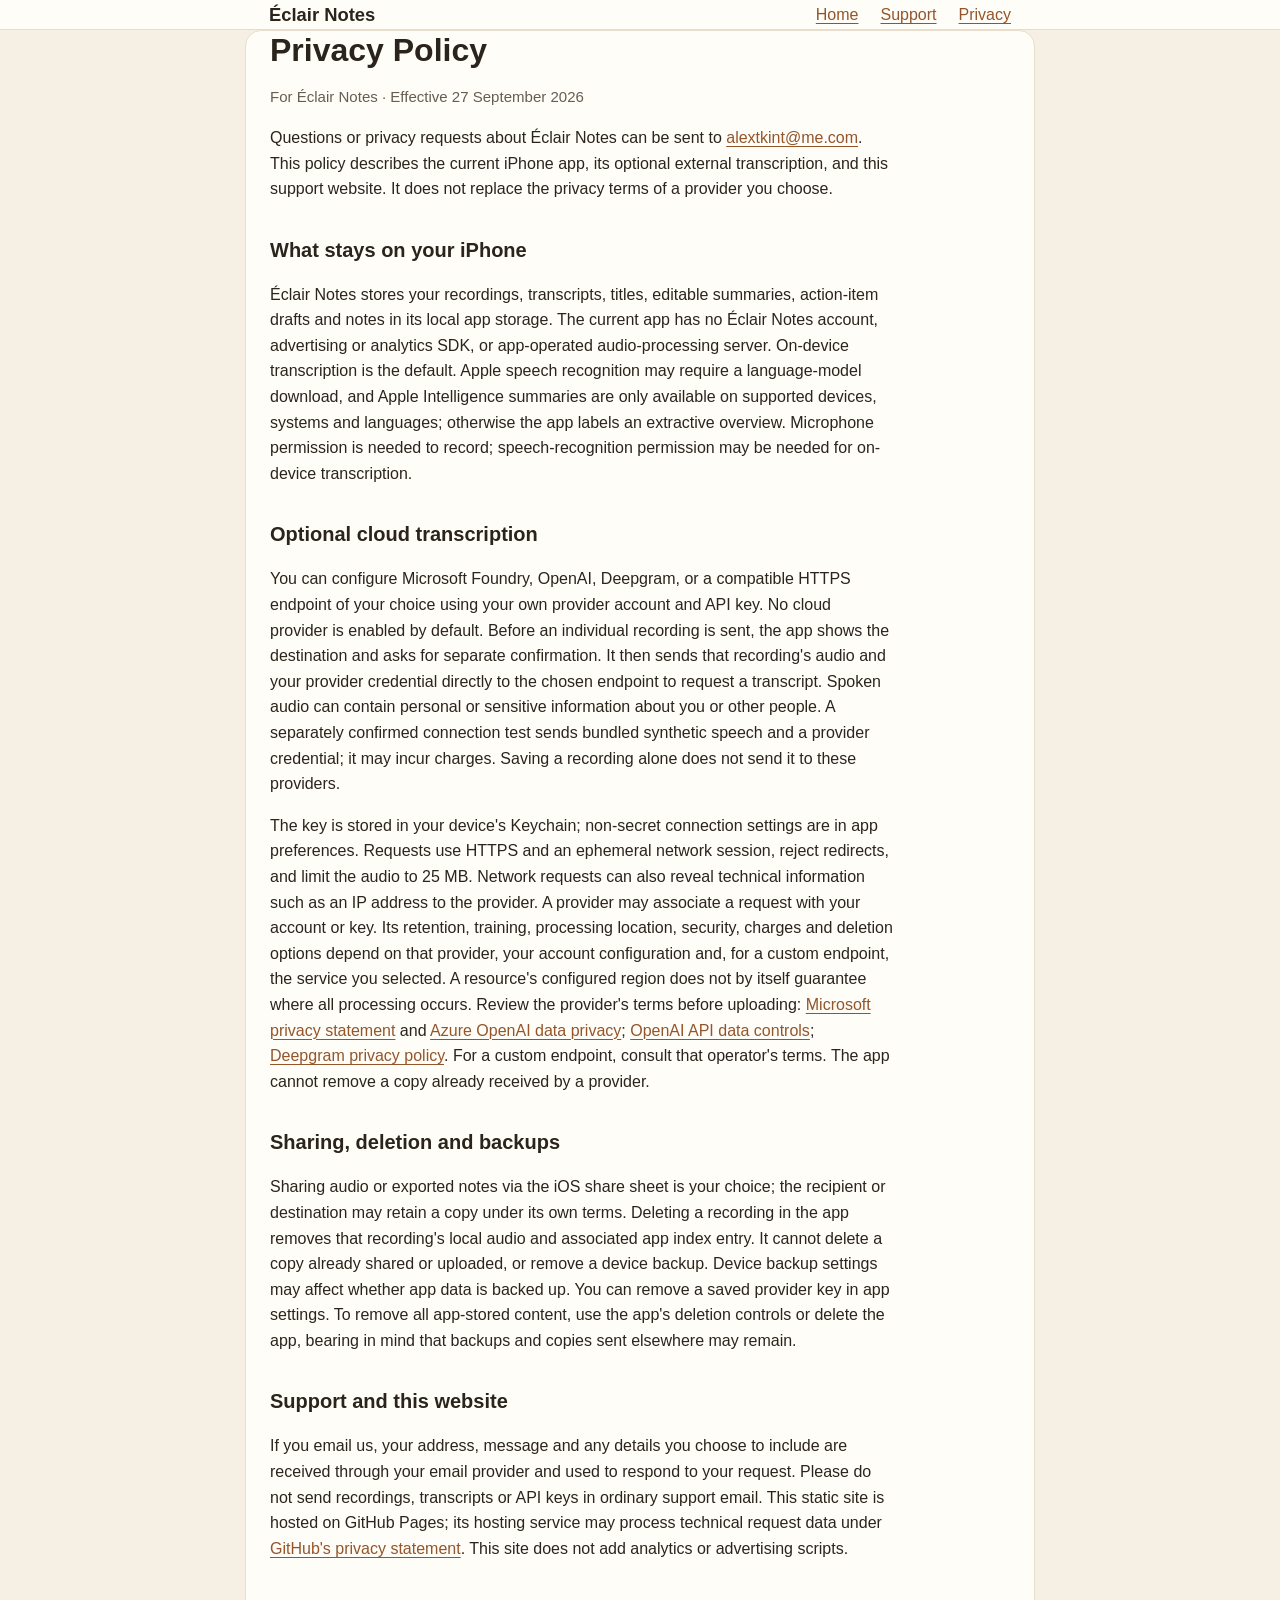
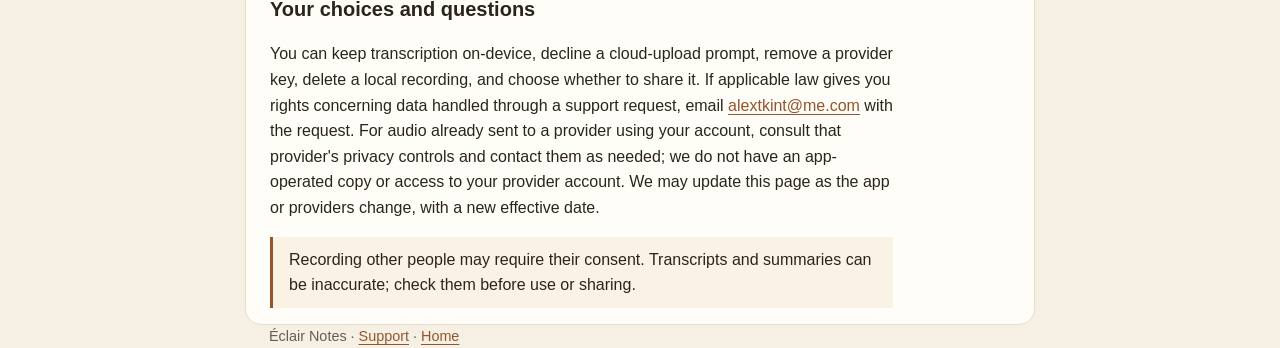
==== privacy/index.html @ 8e8f8af5 "Publish Éclair Notes support and privacy pages" ====
<!doctype html><html lang="en"><head><meta charset="utf-8"><meta name="viewport" content="width=device-width,initial-scale=1"><title>Privacy Policy — Éclair Notes</title><link rel="stylesheet" href="../style.css"></head><body><header><nav class="wrap" aria-label="Main navigation"><strong>Éclair Notes</strong><a href="../">Home</a><a href="../support/">Support</a><a href="./" aria-current="page">Privacy</a></nav></header><main class="wrap"><h1>Privacy Policy</h1><p class="meta">For Éclair Notes · Effective 27 September 2026</p><p>Questions or privacy requests about Éclair Notes can be sent to <a href="mailto:alextkint@me.com">alextkint@me.com</a>. This policy describes the current iPhone app, its optional external transcription, and this support website. It does not replace the privacy terms of a provider you choose.</p><h2>What stays on your iPhone</h2><p>Éclair Notes stores your recordings, transcripts, titles, editable summaries, action-item drafts and notes in its local app storage. The current app has no Éclair Notes account, advertising or analytics SDK, or app-operated audio-processing server. On-device transcription is the default. Apple speech recognition may require a language-model download, and Apple Intelligence summaries are only available on supported devices, systems and languages; otherwise the app labels an extractive overview. Microphone permission is needed to record; speech-recognition permission may be needed for on-device transcription.</p><h2>Optional cloud transcription</h2><p>You can configure Microsoft Foundry, OpenAI, Deepgram, or a compatible HTTPS endpoint of your choice using your own provider account and API key. No cloud provider is enabled by default. Before an individual recording is sent, the app shows the destination and asks for separate confirmation. It then sends that recording's audio and your provider credential directly to the chosen endpoint to request a transcript. Spoken audio can contain personal or sensitive information about you or other people. A separately confirmed connection test sends bundled synthetic speech and a provider credential; it may incur charges. Saving a recording alone does not send it to these providers.</p><p>The key is stored in your device's Keychain; non-secret connection settings are in app preferences. Requests use HTTPS and an ephemeral network session, reject redirects, and limit the audio to 25 MB. Network requests can also reveal technical information such as an IP address to the provider. A provider may associate a request with your account or key. Its retention, training, processing location, security, charges and deletion options depend on that provider, your account configuration and, for a custom endpoint, the service you selected. A resource's configured region does not by itself guarantee where all processing occurs. Review the provider's terms before uploading: <a href="https://www.microsoft.com/en-us/privacy/privacystatement">Microsoft privacy statement</a> and <a href="https://learn.microsoft.com/en-us/azure/foundry/responsible-ai/openai/data-privacy">Azure OpenAI data privacy</a>; <a href="https://developers.openai.com/api/docs/guides/your-data">OpenAI API data controls</a>; <a href="https://deepgram.com/privacy">Deepgram privacy policy</a>. For a custom endpoint, consult that operator's terms. The app cannot remove a copy already received by a provider.</p><h2>Sharing, deletion and backups</h2><p>Sharing audio or exported notes via the iOS share sheet is your choice; the recipient or destination may retain a copy under its own terms. Deleting a recording in the app removes that recording's local audio and associated app index entry. It cannot delete a copy already shared or uploaded, or remove a device backup. Device backup settings may affect whether app data is backed up. You can remove a saved provider key in app settings. To remove all app-stored content, use the app's deletion controls or delete the app, bearing in mind that backups and copies sent elsewhere may remain.</p><h2>Support and this website</h2><p>If you email us, your address, message and any details you choose to include are received through your email provider and used to respond to your request. Please do not send recordings, transcripts or API keys in ordinary support email. This static site is hosted on GitHub Pages; its hosting service may process technical request data under <a href="https://docs.github.com/en/site-policy/privacy-policies/github-general-privacy-statement">GitHub's privacy statement</a>. This site does not add analytics or advertising scripts.</p><h2>Your choices and questions</h2><p>You can keep transcription on-device, decline a cloud-upload prompt, remove a provider key, delete a local recording, and choose whether to share it. If applicable law gives you rights concerning data handled through a support request, email <a href="mailto:alextkint@me.com">alextkint@me.com</a> with the request. For audio already sent to a provider using your account, consult that provider's privacy controls and contact them as needed; we do not have an app-operated copy or access to your provider account. We may update this page as the app or providers change, with a new effective date.</p><p class="note">Recording other people may require their consent. Transcripts and summaries can be inaccurate; check them before use or sharing.</p></main><footer class="wrap">Éclair Notes · <a href="../support/">Support</a> · <a href="../">Home</a></footer></body></html>
---- style.css ----
:root{color-scheme:light;--ink:#2b241c;--muted:#665d51;--line:#e8ddca;--accent:#94552a;--paper:#fffdf8}*{box-sizing:border-box}html{font-family:-apple-system,BlinkMacSystemFont,"Segoe UI",sans-serif;line-height:1.6;background:#f5efe4;color:var(--ink)}body{margin:0}.wrap{max-width:790px;margin:auto;padding:0 24px}header{border-bottom:1px solid var(--line);background:var(--paper)}nav{display:flex;align-items:center;gap:22px;flex-wrap:wrap;padding:16px 0}nav strong{margin-right:auto;font-size:1.15rem}a{color:var(--accent);text-decoration-thickness:1px;text-underline-offset:3px}nav a{white-space:nowrap}main{background:var(--paper);padding:32px 24px 56px;margin:30px auto;border:1px solid var(--line);border-radius:16px}h1{font-size:2rem;line-height:1.2;margin:0 0 12px}h2{font-size:1.25rem;margin:32px 0 8px}p,li{max-width:70ch}.meta{color:var(--muted);font-size:.94rem}.note{border-left:3px solid var(--accent);padding:10px 16px;background:#fbf2e6}footer{color:var(--muted);padding:0 24px 36px;font-size:.9rem}a:focus-visible{outline:3px solid var(--accent);outline-offset:4px}@media(max-width:600px){main{margin:0 auto;border-radius:0;border-left:0;border-right:0}nav{gap:12px}nav strong{width:100%}}
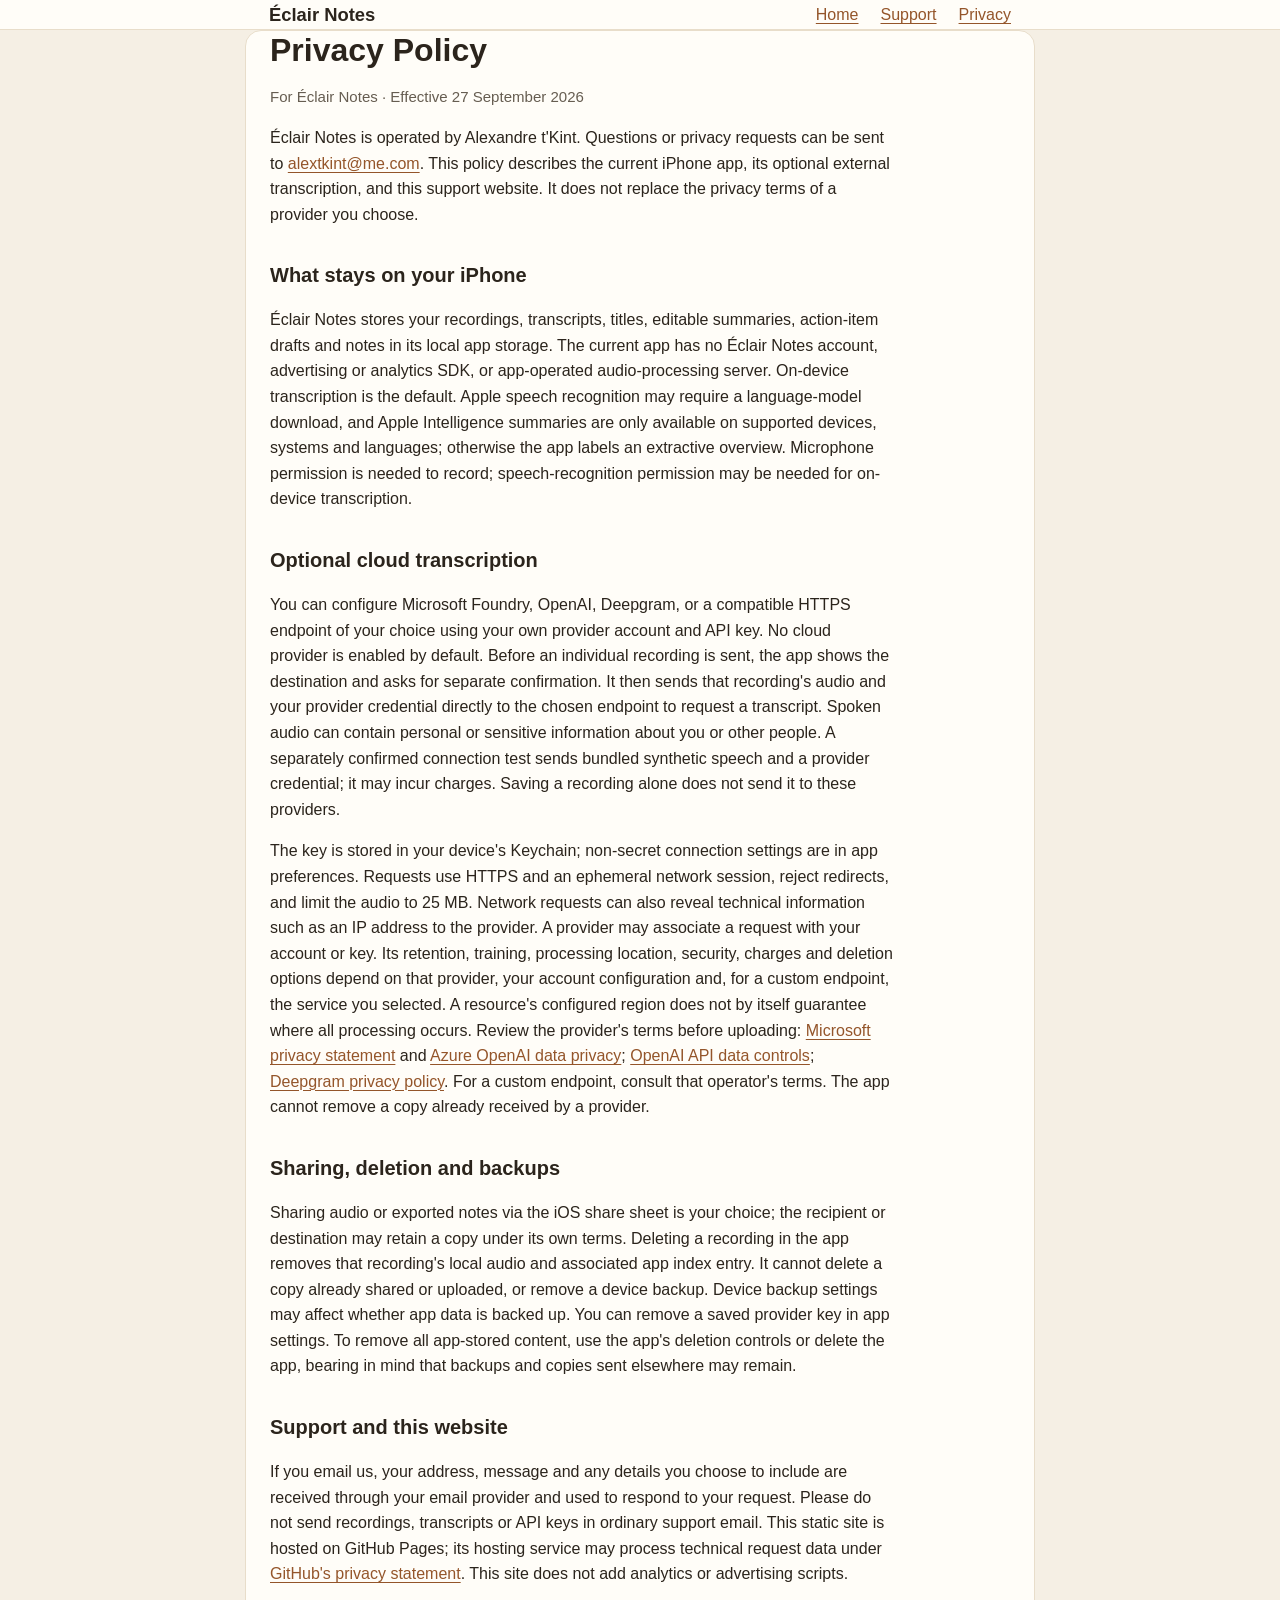
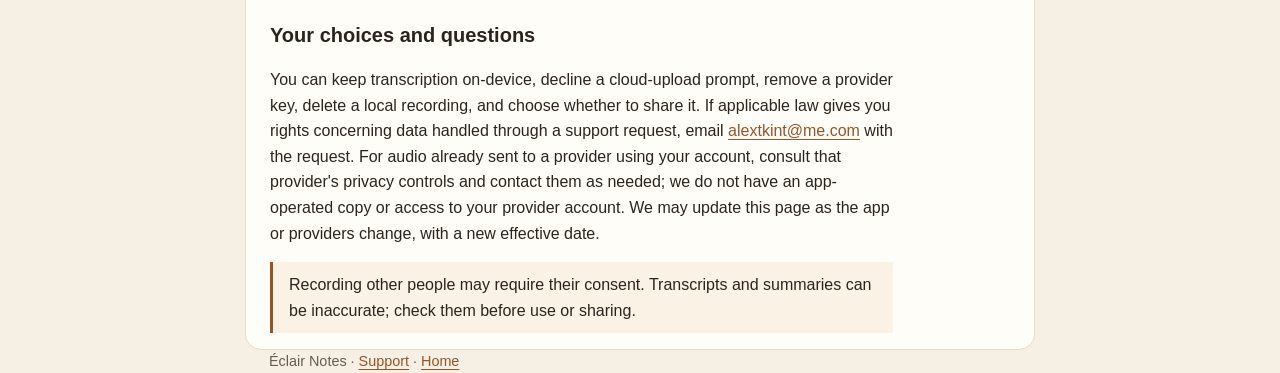
==== commit 52e47d06: "Identify Éclair Notes privacy operator" ====
--- a/privacy/index.html
+++ b/privacy/index.html
@@ -1 +1 @@
-<!doctype html><html lang="en"><head><meta charset="utf-8"><meta name="viewport" content="width=device-width,initial-scale=1"><title>Privacy Policy — Éclair Notes</title><link rel="stylesheet" href="../style.css"></head><body><header><nav class="wrap" aria-label="Main navigation"><strong>Éclair Notes</strong><a href="../">Home</a><a href="../support/">Support</a><a href="./" aria-current="page">Privacy</a></nav></header><main class="wrap"><h1>Privacy Policy</h1><p class="meta">For Éclair Notes · Effective 27 September 2026</p><p>Questions or privacy requests about Éclair Notes can be sent to <a href="mailto:alextkint@me.com">alextkint@me.com</a>. This policy describes the current iPhone app, its optional external transcription, and this support website. It does not replace the privacy terms of a provider you choose.</p><h2>What stays on your iPhone</h2><p>Éclair Notes stores your recordings, transcripts, titles, editable summaries, action-item drafts and notes in its local app storage. The current app has no Éclair Notes account, advertising or analytics SDK, or app-operated audio-processing server. On-device transcription is the default. Apple speech recognition may require a language-model download, and Apple Intelligence summaries are only available on supported devices, systems and languages; otherwise the app labels an extractive overview. Microphone permission is needed to record; speech-recognition permission may be needed for on-device transcription.</p><h2>Optional cloud transcription</h2><p>You can configure Microsoft Foundry, OpenAI, Deepgram, or a compatible HTTPS endpoint of your choice using your own provider account and API key. No cloud provider is enabled by default. Before an individual recording is sent, the app shows the destination and asks for separate confirmation. It then sends that recording's audio and your provider credential directly to the chosen endpoint to request a transcript. Spoken audio can contain personal or sensitive information about you or other people. A separately confirmed connection test sends bundled synthetic speech and a provider credential; it may incur charges. Saving a recording alone does not send it to these providers.</p><p>The key is stored in your device's Keychain; non-secret connection settings are in app preferences. Requests use HTTPS and an ephemeral network session, reject redirects, and limit the audio to 25 MB. Network requests can also reveal technical information such as an IP address to the provider. A provider may associate a request with your account or key. Its retention, training, processing location, security, charges and deletion options depend on that provider, your account configuration and, for a custom endpoint, the service you selected. A resource's configured region does not by itself guarantee where all processing occurs. Review the provider's terms before uploading: <a href="https://www.microsoft.com/en-us/privacy/privacystatement">Microsoft privacy statement</a> and <a href="https://learn.microsoft.com/en-us/azure/foundry/responsible-ai/openai/data-privacy">Azure OpenAI data privacy</a>; <a href="https://developers.openai.com/api/docs/guides/your-data">OpenAI API data controls</a>; <a href="https://deepgram.com/privacy">Deepgram privacy policy</a>. For a custom endpoint, consult that operator's terms. The app cannot remove a copy already received by a provider.</p><h2>Sharing, deletion and backups</h2><p>Sharing audio or exported notes via the iOS share sheet is your choice; the recipient or destination may retain a copy under its own terms. Deleting a recording in the app removes that recording's local audio and associated app index entry. It cannot delete a copy already shared or uploaded, or remove a device backup. Device backup settings may affect whether app data is backed up. You can remove a saved provider key in app settings. To remove all app-stored content, use the app's deletion controls or delete the app, bearing in mind that backups and copies sent elsewhere may remain.</p><h2>Support and this website</h2><p>If you email us, your address, message and any details you choose to include are received through your email provider and used to respond to your request. Please do not send recordings, transcripts or API keys in ordinary support email. This static site is hosted on GitHub Pages; its hosting service may process technical request data under <a href="https://docs.github.com/en/site-policy/privacy-policies/github-general-privacy-statement">GitHub's privacy statement</a>. This site does not add analytics or advertising scripts.</p><h2>Your choices and questions</h2><p>You can keep transcription on-device, decline a cloud-upload prompt, remove a provider key, delete a local recording, and choose whether to share it. If applicable law gives you rights concerning data handled through a support request, email <a href="mailto:alextkint@me.com">alextkint@me.com</a> with the request. For audio already sent to a provider using your account, consult that provider's privacy controls and contact them as needed; we do not have an app-operated copy or access to your provider account. We may update this page as the app or providers change, with a new effective date.</p><p class="note">Recording other people may require their consent. Transcripts and summaries can be inaccurate; check them before use or sharing.</p></main><footer class="wrap">Éclair Notes · <a href="../support/">Support</a> · <a href="../">Home</a></footer></body></html>
+<!doctype html><html lang="en"><head><meta charset="utf-8"><meta name="viewport" content="width=device-width,initial-scale=1"><title>Privacy Policy — Éclair Notes</title><link rel="stylesheet" href="../style.css"></head><body><header><nav class="wrap" aria-label="Main navigation"><strong>Éclair Notes</strong><a href="../">Home</a><a href="../support/">Support</a><a href="./" aria-current="page">Privacy</a></nav></header><main class="wrap"><h1>Privacy Policy</h1><p class="meta">For Éclair Notes · Effective 27 September 2026</p><p>Éclair Notes is operated by Alexandre t'Kint. Questions or privacy requests can be sent to <a href="mailto:alextkint@me.com">alextkint@me.com</a>. This policy describes the current iPhone app, its optional external transcription, and this support website. It does not replace the privacy terms of a provider you choose.</p><h2>What stays on your iPhone</h2><p>Éclair Notes stores your recordings, transcripts, titles, editable summaries, action-item drafts and notes in its local app storage. The current app has no Éclair Notes account, advertising or analytics SDK, or app-operated audio-processing server. On-device transcription is the default. Apple speech recognition may require a language-model download, and Apple Intelligence summaries are only available on supported devices, systems and languages; otherwise the app labels an extractive overview. Microphone permission is needed to record; speech-recognition permission may be needed for on-device transcription.</p><h2>Optional cloud transcription</h2><p>You can configure Microsoft Foundry, OpenAI, Deepgram, or a compatible HTTPS endpoint of your choice using your own provider account and API key. No cloud provider is enabled by default. Before an individual recording is sent, the app shows the destination and asks for separate confirmation. It then sends that recording's audio and your provider credential directly to the chosen endpoint to request a transcript. Spoken audio can contain personal or sensitive information about you or other people. A separately confirmed connection test sends bundled synthetic speech and a provider credential; it may incur charges. Saving a recording alone does not send it to these providers.</p><p>The key is stored in your device's Keychain; non-secret connection settings are in app preferences. Requests use HTTPS and an ephemeral network session, reject redirects, and limit the audio to 25 MB. Network requests can also reveal technical information such as an IP address to the provider. A provider may associate a request with your account or key. Its retention, training, processing location, security, charges and deletion options depend on that provider, your account configuration and, for a custom endpoint, the service you selected. A resource's configured region does not by itself guarantee where all processing occurs. Review the provider's terms before uploading: <a href="https://www.microsoft.com/en-us/privacy/privacystatement">Microsoft privacy statement</a> and <a href="https://learn.microsoft.com/en-us/azure/foundry/responsible-ai/openai/data-privacy">Azure OpenAI data privacy</a>; <a href="https://developers.openai.com/api/docs/guides/your-data">OpenAI API data controls</a>; <a href="https://deepgram.com/privacy">Deepgram privacy policy</a>. For a custom endpoint, consult that operator's terms. The app cannot remove a copy already received by a provider.</p><h2>Sharing, deletion and backups</h2><p>Sharing audio or exported notes via the iOS share sheet is your choice; the recipient or destination may retain a copy under its own terms. Deleting a recording in the app removes that recording's local audio and associated app index entry. It cannot delete a copy already shared or uploaded, or remove a device backup. Device backup settings may affect whether app data is backed up. You can remove a saved provider key in app settings. To remove all app-stored content, use the app's deletion controls or delete the app, bearing in mind that backups and copies sent elsewhere may remain.</p><h2>Support and this website</h2><p>If you email us, your address, message and any details you choose to include are received through your email provider and used to respond to your request. Please do not send recordings, transcripts or API keys in ordinary support email. This static site is hosted on GitHub Pages; its hosting service may process technical request data under <a href="https://docs.github.com/en/site-policy/privacy-policies/github-general-privacy-statement">GitHub's privacy statement</a>. This site does not add analytics or advertising scripts.</p><h2>Your choices and questions</h2><p>You can keep transcription on-device, decline a cloud-upload prompt, remove a provider key, delete a local recording, and choose whether to share it. If applicable law gives you rights concerning data handled through a support request, email <a href="mailto:alextkint@me.com">alextkint@me.com</a> with the request. For audio already sent to a provider using your account, consult that provider's privacy controls and contact them as needed; we do not have an app-operated copy or access to your provider account. We may update this page as the app or providers change, with a new effective date.</p><p class="note">Recording other people may require their consent. Transcripts and summaries can be inaccurate; check them before use or sharing.</p></main><footer class="wrap">Éclair Notes · <a href="../support/">Support</a> · <a href="../">Home</a></footer></body></html>
